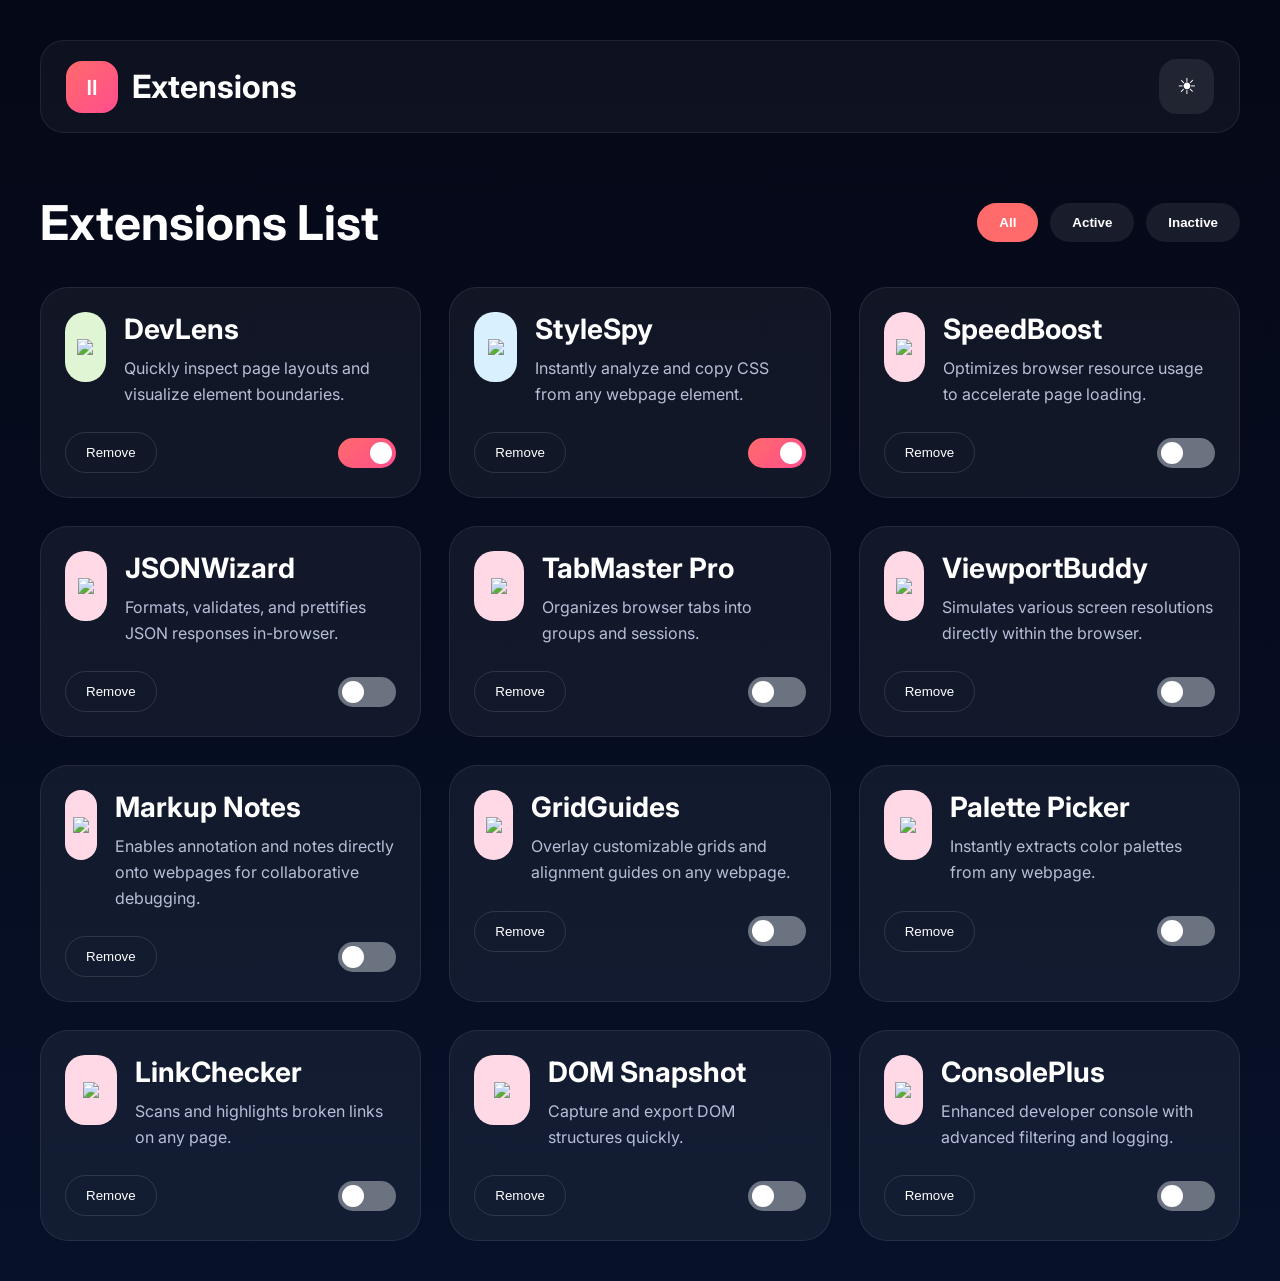
==== index.html @ 353b1afd "Rename challenge.html to index.html" ====
<!DOCTYPE html>
<html lang="en">
<head>
  <meta charset="UTF-8" />
  <meta name="viewport" content="width=device-width, initial-scale=1.0" />
  <title>Extensions UI</title>

  <link rel="preconnect" href="https://fonts.googleapis.com">
  <link rel="preconnect" href="https://fonts.gstatic.com" crossorigin>
  <link href="https://fonts.googleapis.com/css2?family=Inter:wght@400;500;600;700&display=swap" rel="stylesheet">

  <link rel="stylesheet" href="style.css">
</head>
<body>

  <div class="container">

    <div class="navbar">
      <div class="logo">
        <div class="logo-icon">⏸</div>
        <h1>Extensions</h1>
      </div>

      <button class="theme-btn">☀</button>
    </div>

    <div class="heading">
      <h2>Extensions List</h2>

      <div class="filters">
        <button class="filter active">All</button>
        <button class="filter">Active</button>
        <button class="filter">Inactive</button>
      </div>
    </div>

    <div class="grid">

      <div class="card active-card">
        <div class="top">
          <div class="icon green"><img src="images/logo-devlens.svg"></div>

          <div class="info">
            <h3>DevLens</h3>
            <p>Quickly inspect page layouts and visualize element boundaries.</p>
          </div>
        </div>

        <div class="bottom">
          <button class="remove-btn">Remove</button>

          <label class="switch">
            <input type="checkbox" checked>
            <span class="slider"></span>
          </label>
        </div>
      </div>

      <div class="card active-card">
        <div class="top">
          <div class="icon blue"><img src="images/logo-style-spy.svg"></div>

          <div class="info">
            <h3>StyleSpy</h3>
            <p>Instantly analyze and copy CSS from any webpage element.</p>
          </div>
        </div>

        <div class="bottom">
          <button class="remove-btn">Remove</button>

          <label class="switch">
            <input type="checkbox" checked>
            <span class="slider"></span>
          </label>
        </div>
      </div>

      <div class="card inactive-card">
        <div class="top">
          <div class="icon pink"><img src="images/logo-speed-boost.svg"></div>

          <div class="info">
            <h3>SpeedBoost</h3>
            <p>Optimizes browser resource usage to accelerate page loading.</p>
          </div>
        </div>

        <div class="bottom">
          <button class="remove-btn">Remove</button>

          <label class="switch">
            <input type="checkbox">
            <span class="slider"></span>
          </label>
        </div>
      </div>

      <div class="card inactive-card">
        <div class="top">
          <div class="icon pink"><img src="images/logo-json-wizard.svg"></div>

          <div class="info">
            <h3>JSONWizard</h3>
            <p>Formats, validates, and prettifies JSON responses in-browser.</p>
          </div>
        </div>

        <div class="bottom">
          <button class="remove-btn">Remove</button>

          <label class="switch">
            <input type="checkbox">
            <span class="slider"></span>
          </label>
        </div>
      </div>

      <div class="card inactive-card">
        <div class="top">
          <div class="icon pink"><img src="images/logo-tab-master-pro.svg"></div>

          <div class="info">
            <h3>TabMaster Pro</h3>
            <p>Organizes browser tabs into groups and sessions.</p>
          </div>
        </div>

        <div class="bottom">
          <button class="remove-btn">Remove</button>

          <label class="switch">
            <input type="checkbox">
            <span class="slider"></span>
          </label>
        </div>
      </div>

      <div class="card inactive-card">
        <div class="top">
          <div class="icon pink"><img src="images/logo-viewport-buddy.svg"></div>

          <div class="info">
            <h3>ViewportBuddy</h3>
            <p>Simulates various screen resolutions directly within the browser.</p>
          </div>
        </div>

        <div class="bottom">
          <button class="remove-btn">Remove</button>

          <label class="switch">
            <input type="checkbox">
            <span class="slider"></span>
          </label>
        </div>
      </div>

      <div class="card inactive-card">
        <div class="top">
          <div class="icon pink"><img src="images/logo-markup-notes.svg"></div>

          <div class="info">
            <h3>Markup Notes</h3>
            <p>Enables annotation and notes directly onto webpages for collaborative debugging.</p>
          </div>
        </div>

        <div class="bottom">
          <button class="remove-btn">Remove</button>

          <label class="switch">
            <input type="checkbox">
            <span class="slider"></span>
          </label>
        </div>
      </div>

      <div class="card inactive-card">
        <div class="top">
          <div class="icon pink"><img src="images/logo-grid-guides.svg"></div>

          <div class="info">
            <h3>GridGuides</h3>
            <p>Overlay customizable grids and alignment guides on any webpage.</p>
          </div>
        </div>

        <div class="bottom">
          <button class="remove-btn">Remove</button>

          <label class="switch">
            <input type="checkbox">
            <span class="slider"></span>
          </label>
        </div>
      </div>

      <div class="card inactive-card">
        <div class="top">
          <div class="icon pink"><img src="images/logo-palette-picker.svg"></div>

          <div class="info">
            <h3>Palette Picker</h3>
            <p>Instantly extracts color palettes from any webpage.</p>
          </div>
        </div>

        <div class="bottom">
          <button class="remove-btn">Remove</button>

          <label class="switch">
            <input type="checkbox">
            <span class="slider"></span>
          </label>
        </div>
      </div>

      <div class="card inactive-card">
        <div class="top">
          <div class="icon pink"><img src="images/logo-link-checker.svg"></div>

          <div class="info">
            <h3>LinkChecker</h3>
            <p>Scans and highlights broken links on any page.</p>
          </div>
        </div>

        <div class="bottom">
          <button class="remove-btn">Remove</button>

          <label class="switch">
            <input type="checkbox">
            <span class="slider"></span>
          </label>
        </div>
      </div>

      <div class="card inactive-card">
        <div class="top">
          <div class="icon pink"><img src="images/logo-dom-snapshot.svg"></div>

          <div class="info">
            <h3>DOM Snapshot</h3>
            <p>Capture and export DOM structures quickly.</p>
          </div>
        </div>

        <div class="bottom">
          <button class="remove-btn">Remove</button>

          <label class="switch">
            <input type="checkbox">
            <span class="slider"></span>
          </label>
        </div>
      </div>

      <div class="card inactive-card">
        <div class="top">
          <div class="icon pink"><img src="images/logo-console-plus.svg"></div>

          <div class="info">
            <h3>ConsolePlus</h3>
            <p>Enhanced developer console with advanced filtering and logging.</p>
          </div>
        </div>

        <div class="bottom">
          <button class="remove-btn">Remove</button>

          <label class="switch">
            <input type="checkbox">
            <span class="slider"></span>
          </label>
        </div>
      </div>


    </div>

  </div>

  <script src="script.js"></script>
</body>
</html>
---- style.css ----
* {
  margin: 0;
  padding: 0;
  box-sizing: border-box;
}

body {
  font-family: 'Inter', sans-serif;
  background: linear-gradient(to bottom, #050816, #071129);
  color: white;
  min-height: 100vh;
  padding: 40px;
  transition: 0.4s ease;
}

.container {
  max-width: 1200px;
  margin: auto;
}

.navbar {
  display: flex;
  justify-content: space-between;
  align-items: center;
  background: rgba(255,255,255,0.04);
  border: 1px solid rgba(255,255,255,0.08);
  padding: 18px 25px;
  border-radius: 24px;
  margin-bottom: 60px;
}

.logo {
  display: flex;
  align-items: center;
  gap: 14px;
}

.logo-icon {
  width: 52px;
  height: 52px;
  background: linear-gradient(135deg, #ff6b6b, #ff4d8d);
  border-radius: 16px;
  display: flex;
  justify-content: center;
  align-items: center;
  font-size: 22px;
}

.theme-btn {
  width: 55px;
  height: 55px;
  border: none;
  border-radius: 18px;
  background: rgba(255,255,255,0.08);
  color: white;
  cursor: pointer;
  font-size: 22px;
}

.heading {
  display: flex;
  justify-content: space-between;
  align-items: center;
  margin-bottom: 35px;
  flex-wrap: wrap;
}

.heading h2 {
  font-size: 48px;
}

.filters {
  display: flex;
  gap: 12px;
}

.filter {
  border: none;
  padding: 12px 22px;
  border-radius: 999px;
  cursor: pointer;
  font-weight: 600;
  background: rgba(255,255,255,0.08);
  color: white;
}

.filter.active {
  background: #ff6b6b;
}

.grid {
  display: grid;
  grid-template-columns: repeat(auto-fit, minmax(320px, 1fr));
  gap: 28px;
}

.card {
  background: rgba(255,255,255,0.05);
  border: 1px solid rgba(255,255,255,0.08);
  border-radius: 28px;
  padding: 24px;
  transition: 0.3s ease;
}

.card:hover {
  transform: translateY(-6px);
}

.top {
  display: flex;
  gap: 18px;
  margin-bottom: 24px;
}

.icon {
  width: 70px;
  height: 70px;
  border-radius: 20px;
  display: flex;
  justify-content: center;
  align-items: center;
  font-size: 28px;
}

.green {
  background: #dff5d3;
  color: #233814;
}

.blue {
  background: #d8f0ff;
  color: #18334f;
}

.pink {
  background: #ffd9e5;
  color: #4d2033;
}

.info h3 {
  font-size: 28px;
  margin-bottom: 10px;
}

.info p {
  color: #b7bfd8;
  line-height: 1.6;
}

.bottom {
  display: flex;
  justify-content: space-between;
  align-items: center;
  margin-top: 25px;
}

.remove-btn {
  padding: 12px 20px;
  border-radius: 999px;
  border: 1px solid rgba(255,255,255,0.12);
  background: transparent;
  color: white;
  cursor: pointer;
}

.switch {
  position: relative;
  display: inline-block;
  width: 58px;
  height: 30px;
}

.switch input {
  opacity: 0;
}

.slider {
  position: absolute;
  top: 0;
  left: 0;
  right: 0;
  bottom: 0;
  background-color: #6b7280;
  border-radius: 999px;
  transition: .4s;
}

.slider:before {
  position: absolute;
  content: "";
  height: 22px;
  width: 22px;
  left: 4px;
  bottom: 4px;
  background: white;
  border-radius: 50%;
  transition: .4s;
}

input:checked + .slider {
  background: linear-gradient(135deg, #ff6b6b, #ff4d8d);
}

input:checked + .slider:before {
  transform: translateX(28px);
}

.light-mode {
  background: linear-gradient(to bottom, #eef2ff, #dbe7ff);
  color: black;
}

.light-mode .navbar,
.light-mode .card {
  background: rgba(255,255,255,0.85);
  color: black;
}

.light-mode .info p {
  color: #4b5563;
}

.light-mode .remove-btn,
.light-mode .theme-btn,
.light-mode .filter {
  color: black;
}
body{
  font-size: 16px;

}
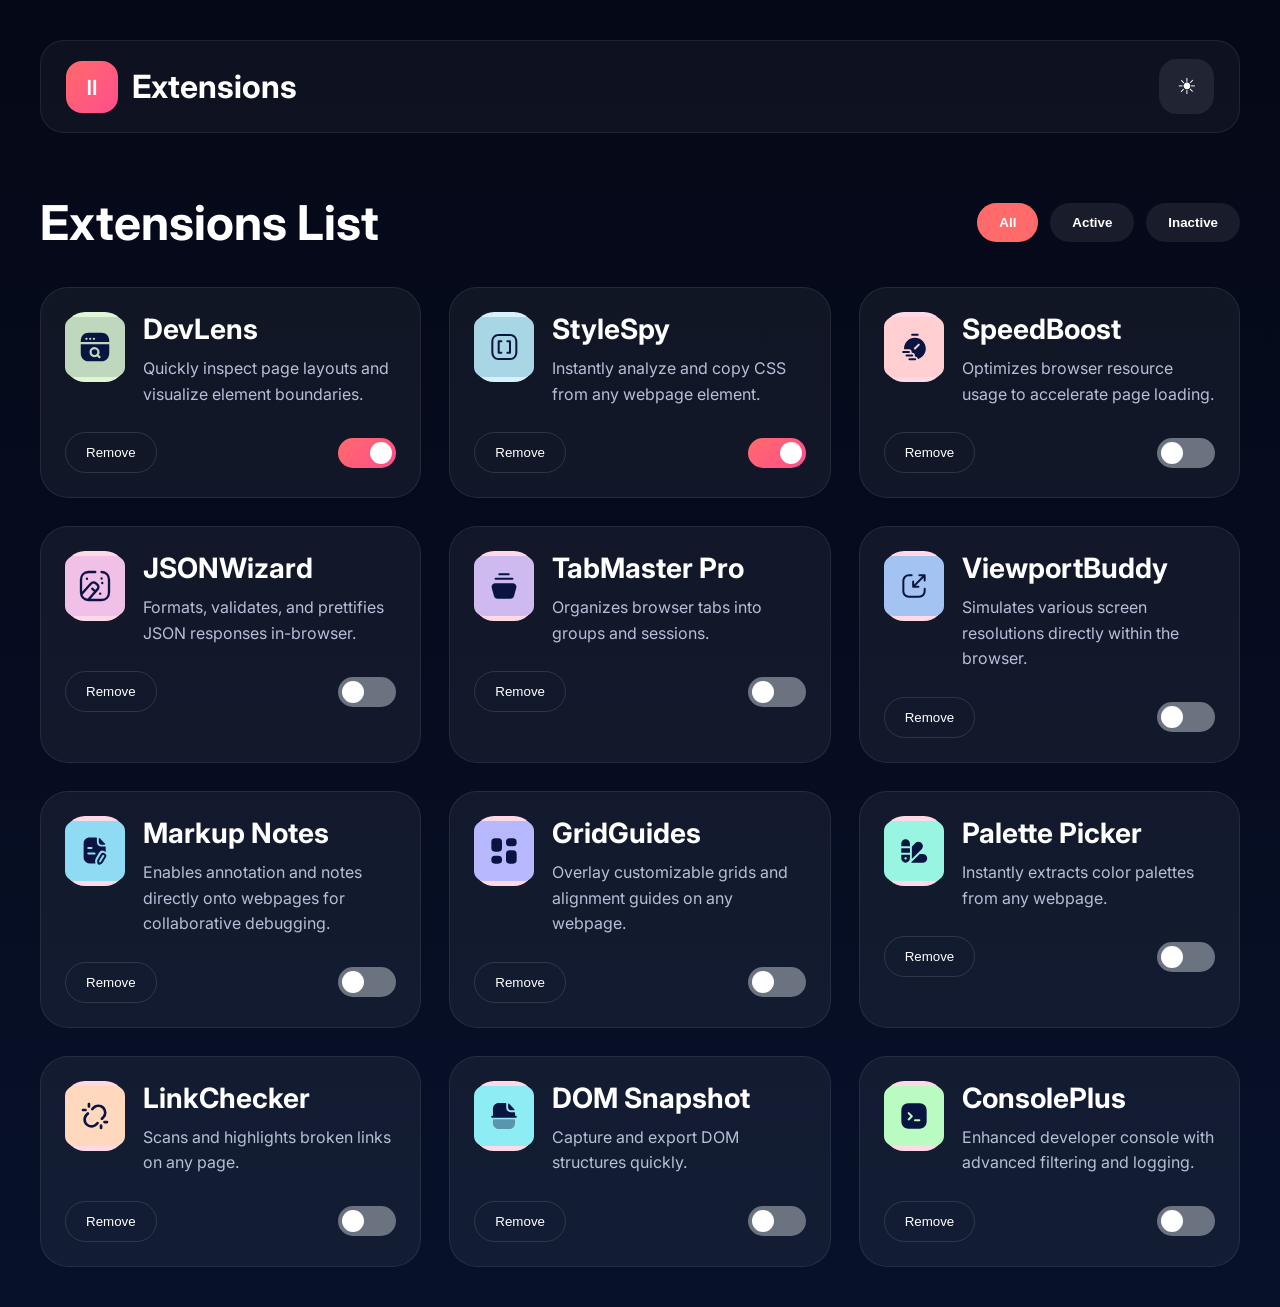
==== commit fbdf2cc9: "Update index.html" ====
--- a/index.html
+++ b/index.html
@@ -38,7 +38,7 @@
 
       <div class="card active-card">
         <div class="top">
-          <div class="icon green"><img src="images/logo-devlens.svg"></div>
+          <div class="icon green"><img src="logo-devlens.svg"></div>
 
           <div class="info">
             <h3>DevLens</h3>
@@ -58,7 +58,7 @@
 
       <div class="card active-card">
         <div class="top">
-          <div class="icon blue"><img src="images/logo-style-spy.svg"></div>
+          <div class="icon blue"><img src="logo-style-spy.svg"></div>
 
           <div class="info">
             <h3>StyleSpy</h3>
@@ -78,7 +78,7 @@
 
       <div class="card inactive-card">
         <div class="top">
-          <div class="icon pink"><img src="images/logo-speed-boost.svg"></div>
+          <div class="icon pink"><img src="logo-speed-boost.svg"></div>
 
           <div class="info">
             <h3>SpeedBoost</h3>
@@ -98,7 +98,7 @@
 
       <div class="card inactive-card">
         <div class="top">
-          <div class="icon pink"><img src="images/logo-json-wizard.svg"></div>
+          <div class="icon pink"><img src="logo-json-wizard.svg"></div>
 
           <div class="info">
             <h3>JSONWizard</h3>
@@ -118,7 +118,7 @@
 
       <div class="card inactive-card">
         <div class="top">
-          <div class="icon pink"><img src="images/logo-tab-master-pro.svg"></div>
+          <div class="icon pink"><img src="logo-tab-master-pro.svg"></div>
 
           <div class="info">
             <h3>TabMaster Pro</h3>
@@ -138,7 +138,7 @@
 
       <div class="card inactive-card">
         <div class="top">
-          <div class="icon pink"><img src="images/logo-viewport-buddy.svg"></div>
+          <div class="icon pink"><img src="logo-viewport-buddy.svg"></div>
 
           <div class="info">
             <h3>ViewportBuddy</h3>
@@ -158,7 +158,7 @@
 
       <div class="card inactive-card">
         <div class="top">
-          <div class="icon pink"><img src="images/logo-markup-notes.svg"></div>
+          <div class="icon pink"><img src="logo-markup-notes.svg"></div>
 
           <div class="info">
             <h3>Markup Notes</h3>
@@ -178,7 +178,7 @@
 
       <div class="card inactive-card">
         <div class="top">
-          <div class="icon pink"><img src="images/logo-grid-guides.svg"></div>
+          <div class="icon pink"><img src="logo-grid-guides.svg"></div>
 
           <div class="info">
             <h3>GridGuides</h3>
@@ -198,7 +198,7 @@
 
       <div class="card inactive-card">
         <div class="top">
-          <div class="icon pink"><img src="images/logo-palette-picker.svg"></div>
+          <div class="icon pink"><img src="logo-palette-picker.svg"></div>
 
           <div class="info">
             <h3>Palette Picker</h3>
@@ -218,7 +218,7 @@
 
       <div class="card inactive-card">
         <div class="top">
-          <div class="icon pink"><img src="images/logo-link-checker.svg"></div>
+          <div class="icon pink"><img src="logo-link-checker.svg"></div>
 
           <div class="info">
             <h3>LinkChecker</h3>
@@ -238,7 +238,7 @@
 
       <div class="card inactive-card">
         <div class="top">
-          <div class="icon pink"><img src="images/logo-dom-snapshot.svg"></div>
+          <div class="icon pink"><img src="logo-dom-snapshot.svg"></div>
 
           <div class="info">
             <h3>DOM Snapshot</h3>
@@ -258,7 +258,7 @@
 
       <div class="card inactive-card">
         <div class="top">
-          <div class="icon pink"><img src="images/logo-console-plus.svg"></div>
+          <div class="icon pink"><img src="logo-console-plus.svg"></div>
 
           <div class="info">
             <h3>ConsolePlus</h3>
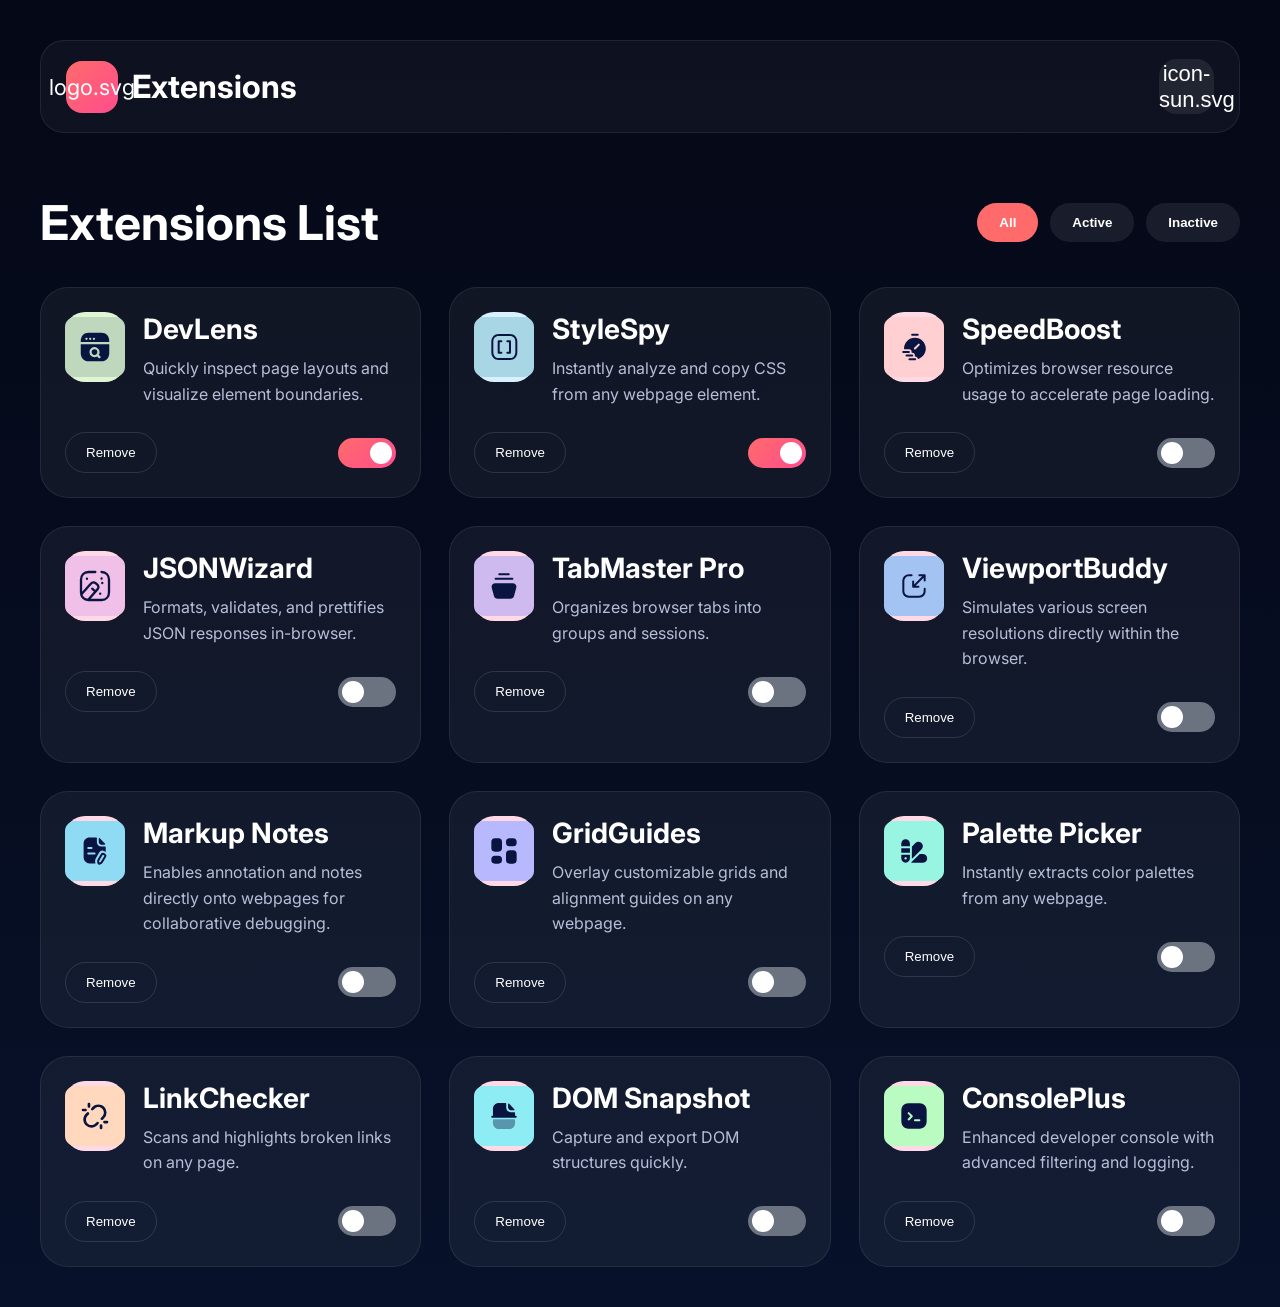
==== commit 8cce71cd: "Update index.html" ====
--- a/index.html
+++ b/index.html
@@ -17,11 +17,11 @@
 
     <div class="navbar">
       <div class="logo">
-        <div class="logo-icon">⏸</div>
+        <div class="logo-icon">logo.svg</div>
         <h1>Extensions</h1>
       </div>
 
-      <button class="theme-btn">☀</button>
+      <button class="theme-btn">icon-sun.svg</button>
     </div>
 
     <div class="heading">
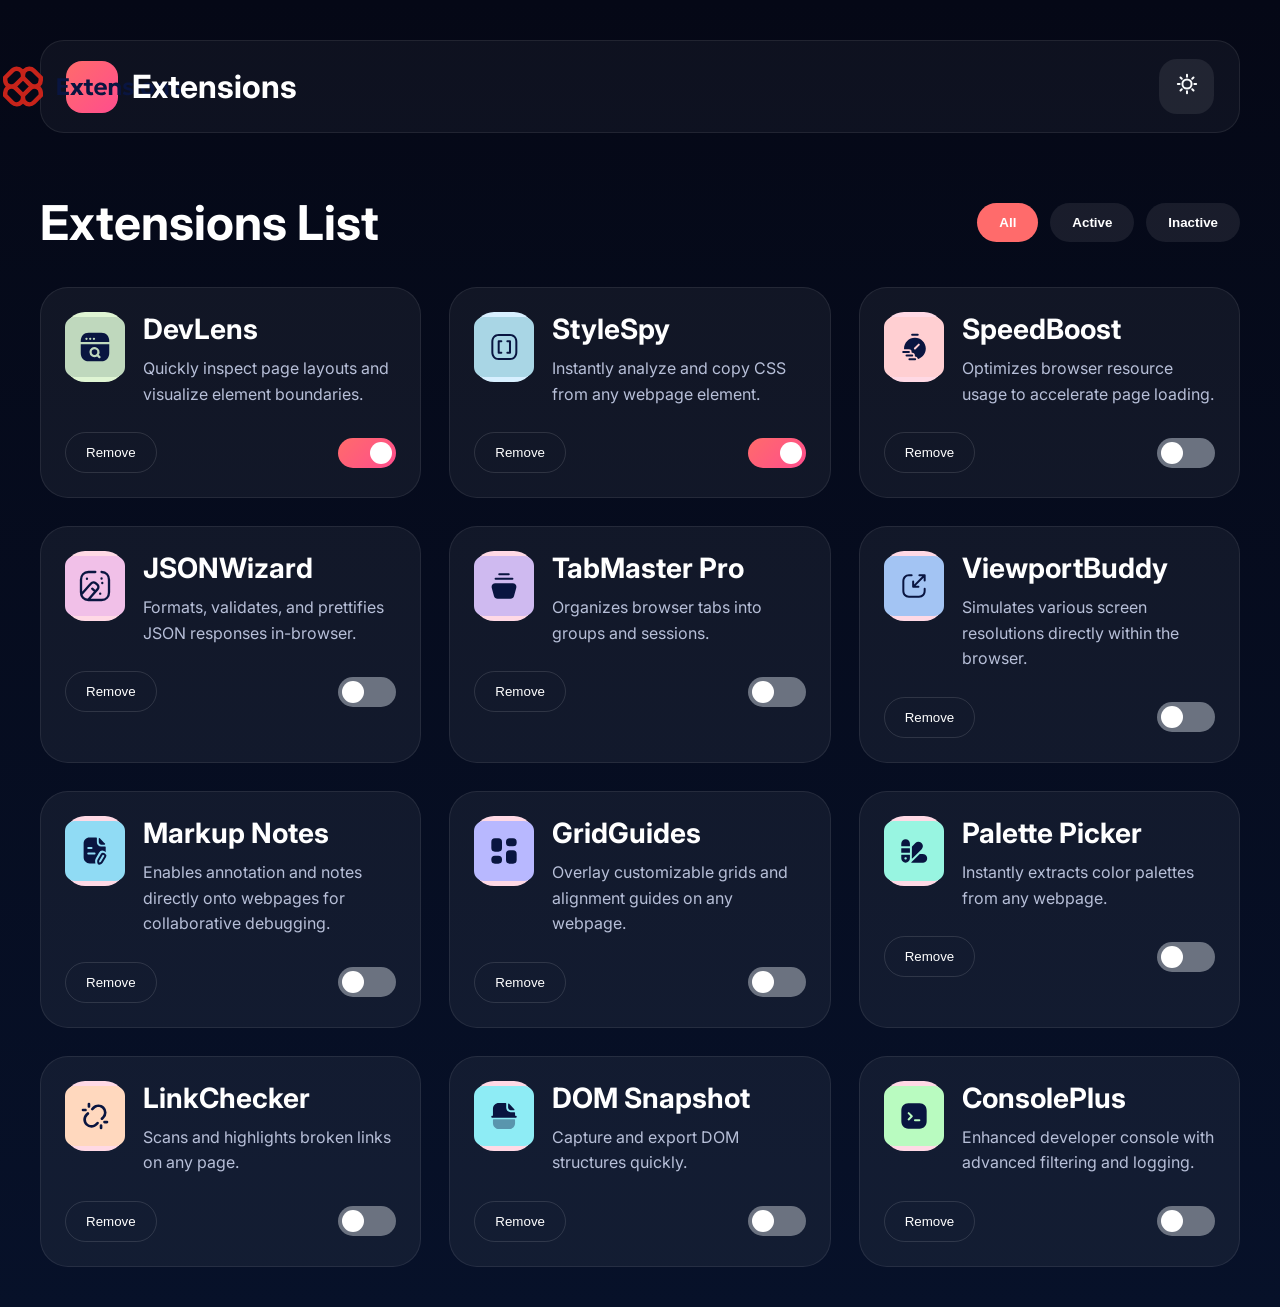
==== commit fcab9a32: "Update index.html" ====
--- a/index.html
+++ b/index.html
@@ -17,11 +17,11 @@
 
     <div class="navbar">
       <div class="logo">
-        <div class="logo-icon">logo.svg</div>
+        <div class="logo-icon"><img src="logo.svg"></div>
         <h1>Extensions</h1>
       </div>
 
-      <button class="theme-btn">icon-sun.svg</button>
+      <button class="theme-btn"><img src="icon-sun.svg"></button>
     </div>
 
     <div class="heading">
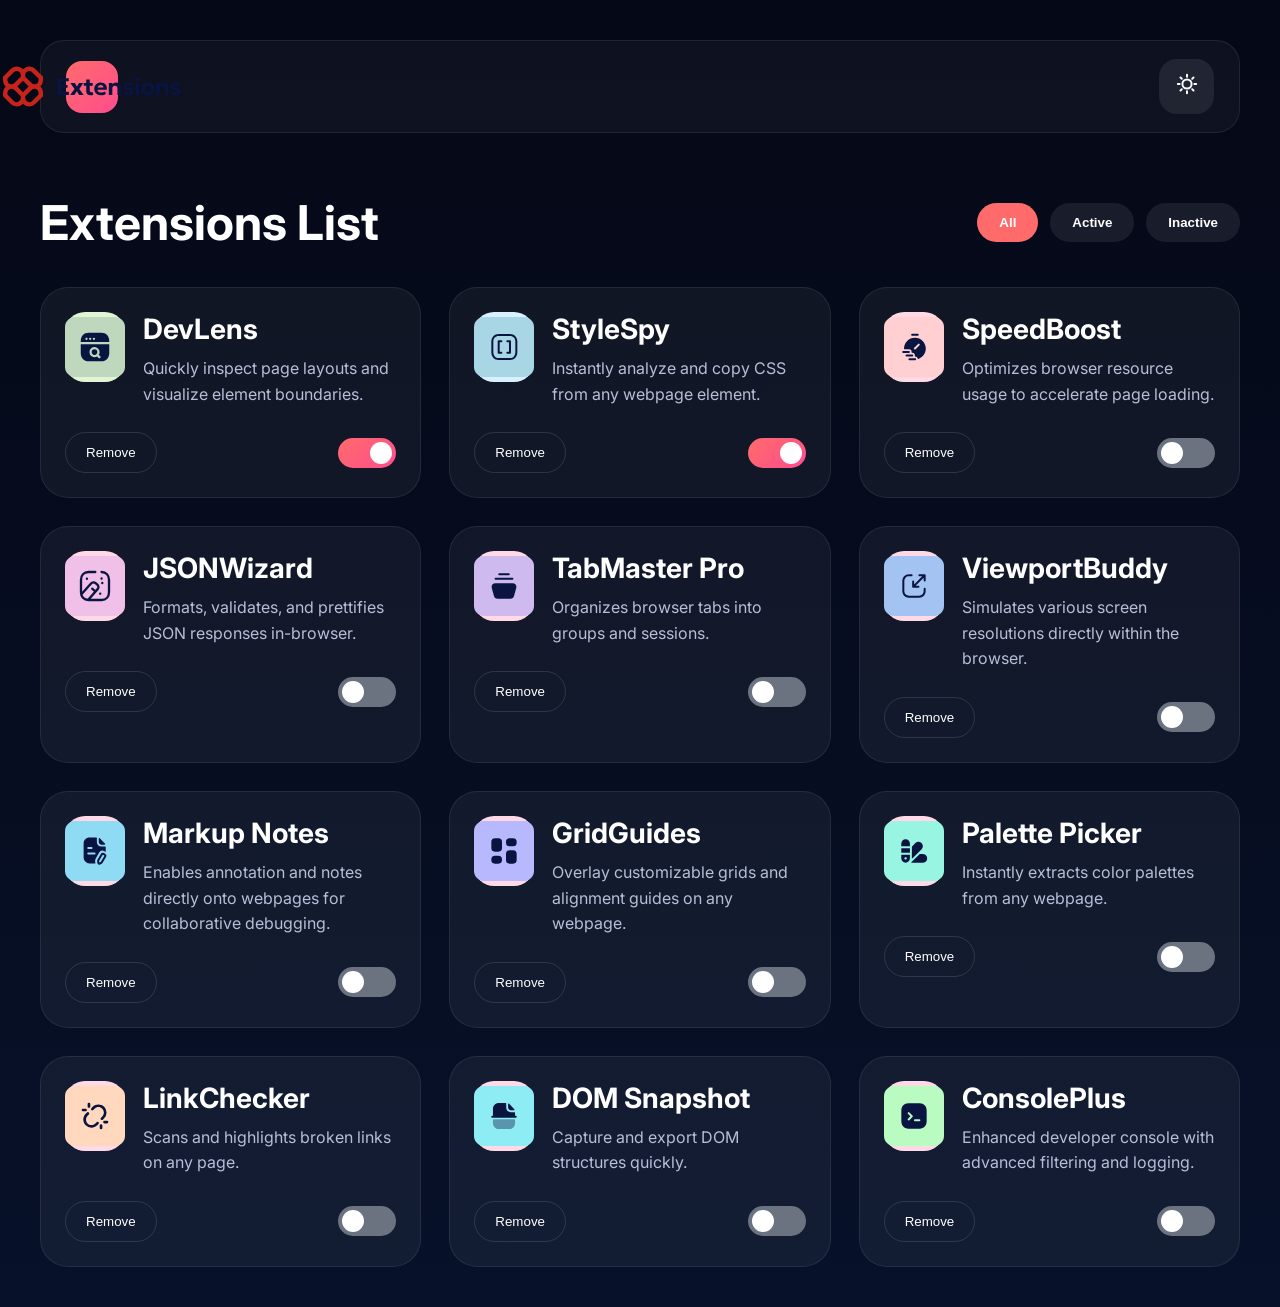
==== commit e8fa7fab: "Update index.html" ====
--- a/index.html
+++ b/index.html
@@ -18,7 +18,7 @@
     <div class="navbar">
       <div class="logo">
         <div class="logo-icon"><img src="logo.svg"></div>
-        <h1>Extensions</h1>
+        <h1></h1>
       </div>
 
       <button class="theme-btn"><img src="icon-sun.svg"></button>
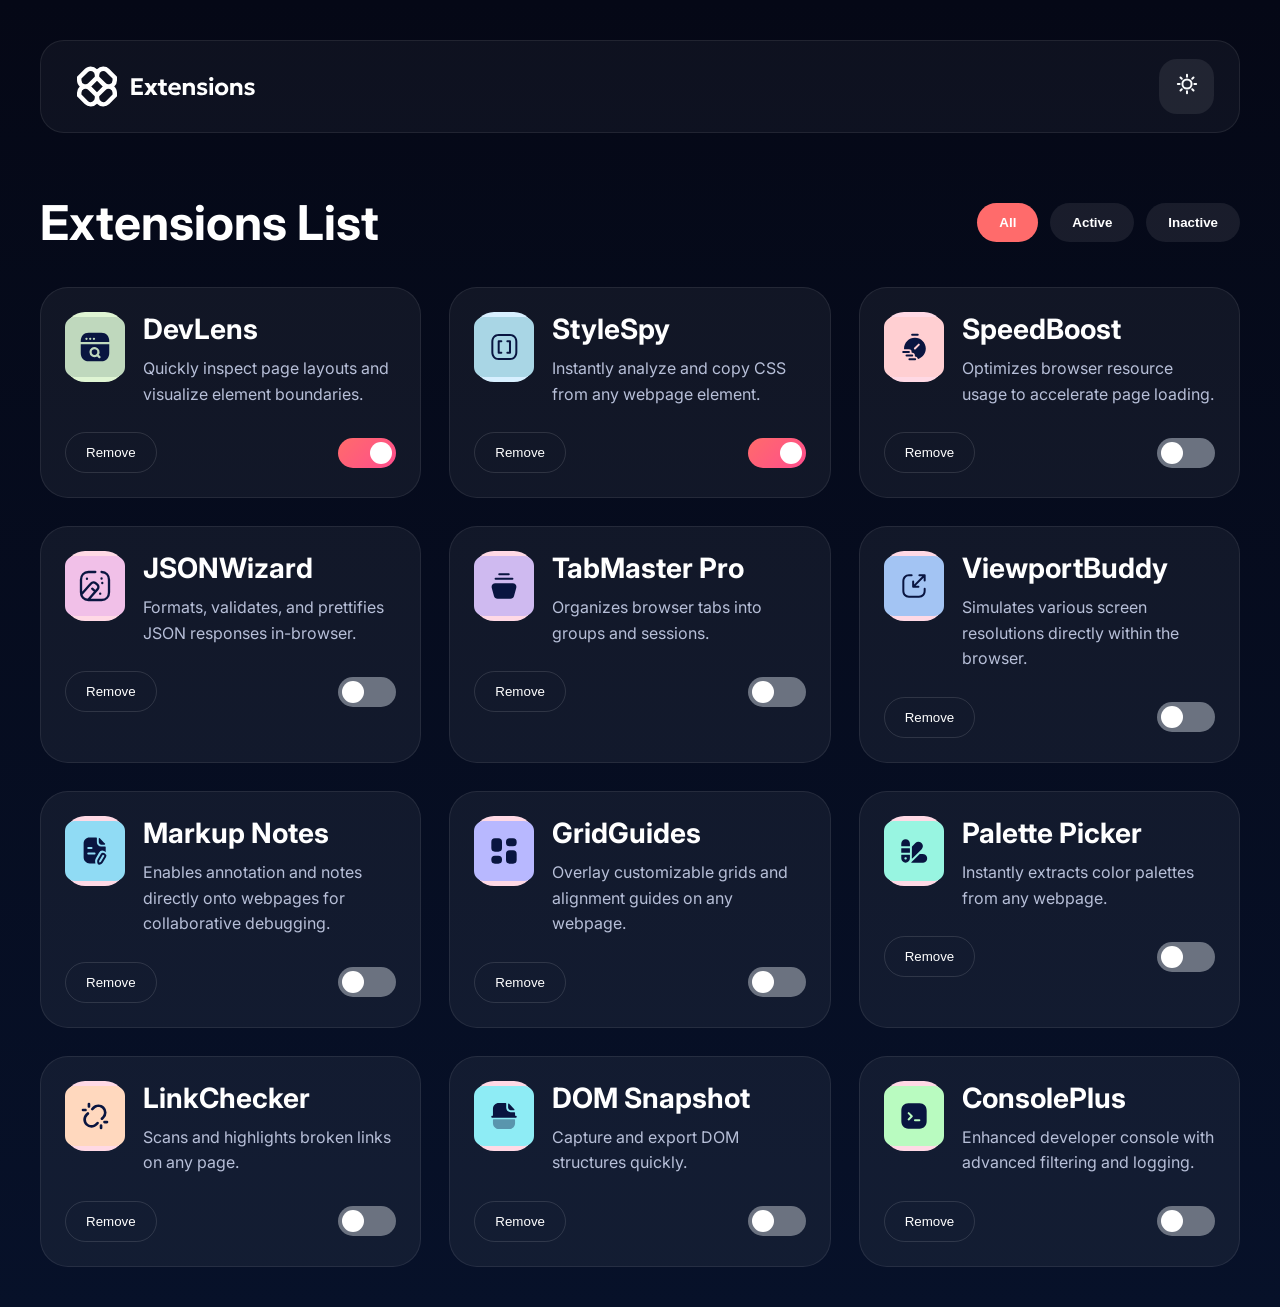
==== commit 486c1a41: "Update index.html" ====
--- a/index.html
+++ b/index.html
@@ -2,7 +2,7 @@
 <html lang="en">
 <head>
   <meta charset="UTF-8" />
-  <meta name="viewport" content="width=device-width, initial-scale=1.0" />
+  <meta name="viewport" content="width=device-width, initial-scale=0.6" />
   <title>Extensions UI</title>
 
   <link rel="preconnect" href="https://fonts.googleapis.com">
--- a/style.css
+++ b/style.css
@@ -36,9 +36,9 @@
 }
 
 .logo-icon {
-  width: 52px;
+  width: 200px;
   height: 52px;
-  background: linear-gradient(135deg, #ff6b6b, #ff4d8d);
+  filter: brightness(0) invert(1);
   border-radius: 16px;
   display: flex;
   justify-content: center;
@@ -228,4 +228,4 @@
 body{
   font-size: 16px;
 
-}+}
